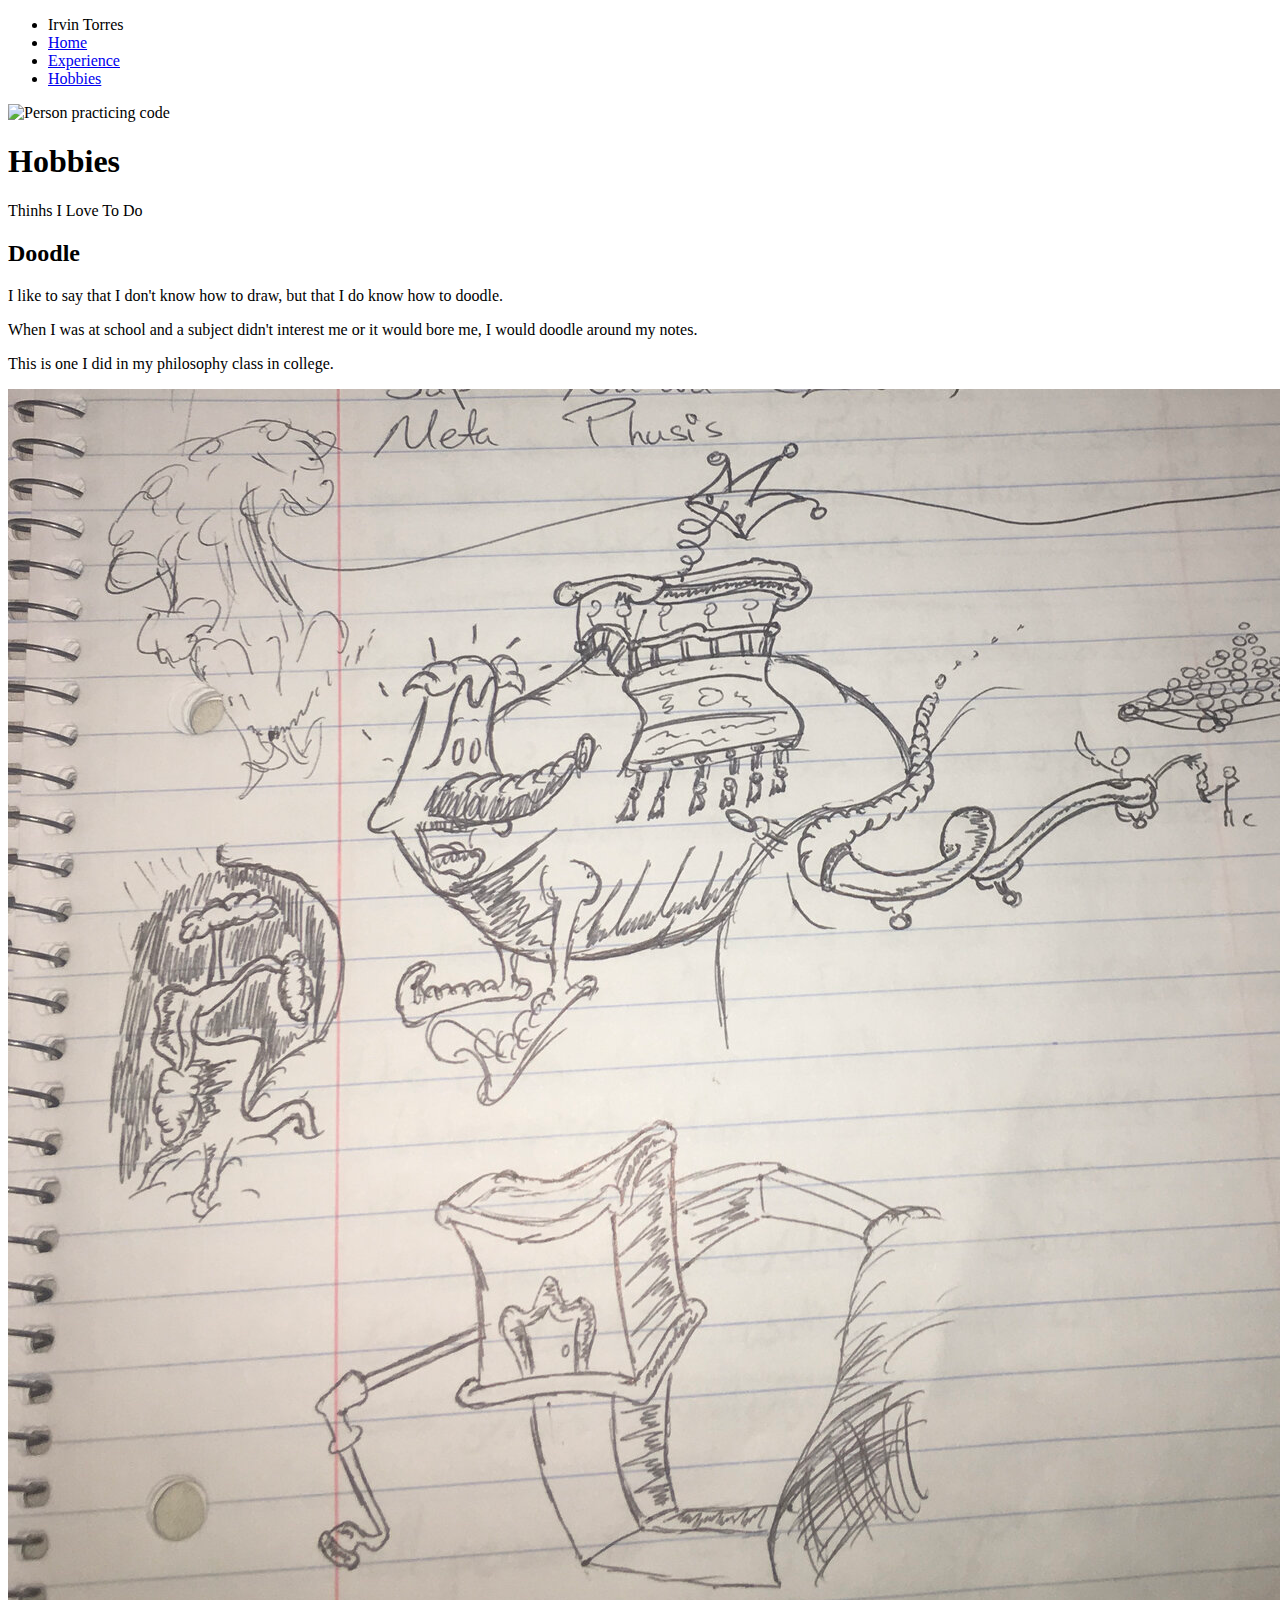
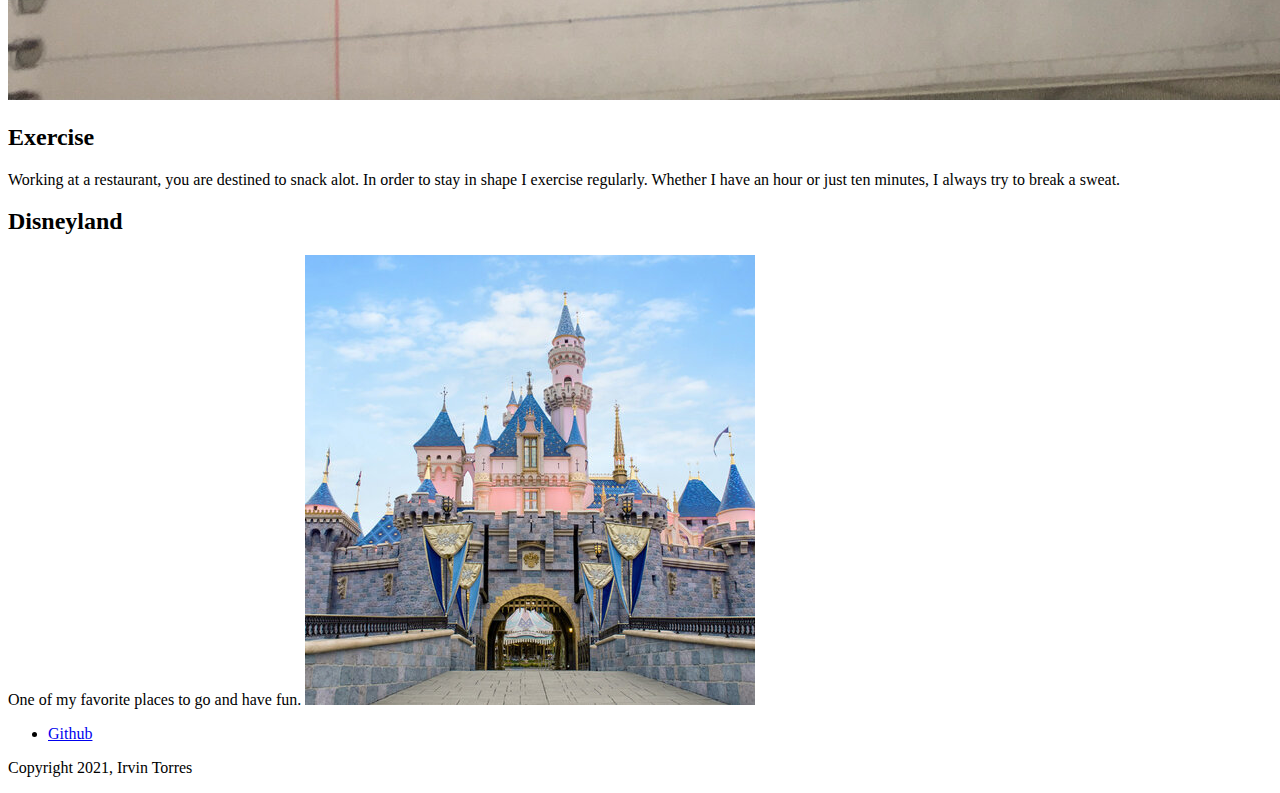
==== hobbies.html @ 3e44f32a "FirstCommit" ====
<!doctype html>
<html lang="en">
  <head>
    <meta charset="utf-8">
    <title>Irvin Torres's Profile | Hobbies</title>
    <meta name="viewport" content="width=device-width, initial-scale=1.0">
    <link rel="stylesheet" href="styles.css">
    <link href="https://fonts.googleapis.com/css?family=Muli%7CRoboto:400,300,500,700,900" rel="stylesheet">
  </head>
  <body>

    <nav class="main-nav">
        <ul class="nav">
          <li class="name">Irvin Torres</li>
          <li><a href="index.html">Home</a></li>
          <li><a href="experience.html">Experience</a></li>
          <li><a href="hobbies.html">Hobbies</a></li>
        </ul>
    </nav>

    <header>
      <img src="http://placeimg.com/400/400/nature" alt="Person practicing code" class="profile-image">
      <h1 class="tag name">Hobbies</h1>
      <p class="tag location">Thinhs I Love To Do</p>
    </header>

    <main class="flex">
      <section class="card">
        <h2>Doodle</h2>
        <p>I like to say that I don't know how to draw, but that I do know how to doodle.</p>
        <p>When I was at school and a subject didn't interest me or it would bore me, I would doodle around my notes.</p>
        <p>This is one I did in my philosophy class in college.</p>
        <img src="images/philosophydoodle.jpg" alt="My Doodle" class="section-image">
      </section>

      <section class="card">
        <h2>Exercise</h2>
        <p>Working at a restaurant, you are destined to snack alot. In order to stay in shape I exercise regularly. Whether I have an hour or just ten minutes, I always try to break a sweat.</p>
        <h2>Disneyland</h2>
        <p>One of my favorite places to go and have fun.
        <img src="images/sleepingbeautycastle.jpg" alt="Disneyland Castle" class="section-image">
        </p>
      </section>

    </main>

    <footer>
        <ul>
          <li><a href="https://github.com/irvintdev" target="_blank" class="social github">Github</a></li>
        </ul>
        <p class="copyright">Copyright 2021, Irvin Torres</p>
    </footer>
  </body>
</html>
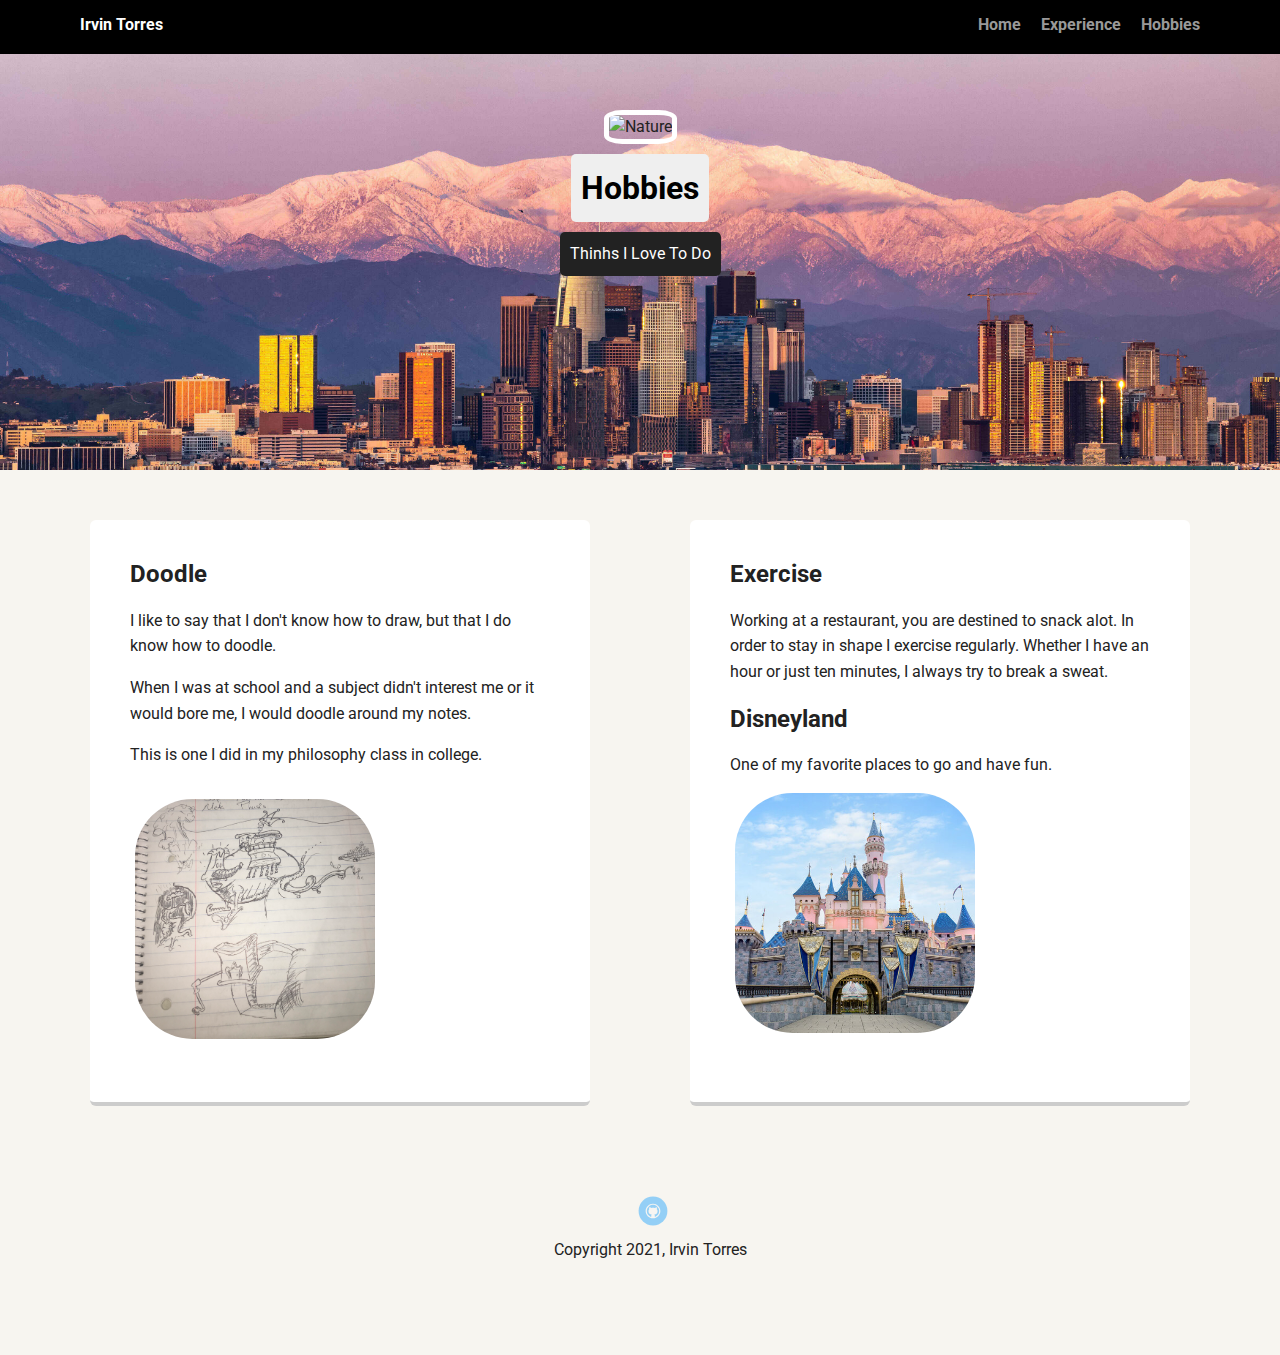
==== commit 5359d7ca: "Alt text change" ====
--- a/hobbies.html
+++ b/hobbies.html
@@ -19,7 +19,7 @@
     </nav>
 
     <header>
-      <img src="http://placeimg.com/400/400/nature" alt="Person practicing code" class="profile-image">
+      <img src="http://placeimg.com/400/400/nature" alt="Nature" class="profile-image">
       <h1 class="tag name">Hobbies</h1>
       <p class="tag location">Thinhs I Love To Do</p>
     </header>
--- a/styles.css
+++ b/styles.css
@@ -0,0 +1,215 @@
+/* Global Layout Set-up */
+* { 
+  box-sizing: border-box;
+}
+  
+body {
+  margin: 0;
+  padding: 0;
+  text-align: center;
+  font-family: 'Roboto', sans-serif;
+  color: #222;
+  background: #f7f5f0;
+}
+/* Link Styles */
+
+a {
+  text-decoration: none;
+  color: #999;
+}
+a:hover {
+  color: #6633ff;
+}
+
+/* Section Styles */
+
+.main-nav {
+  width: 100%;
+  background: black;
+  min-height: 30px;
+  padding: 10px;
+  position: fixed;
+  text-align: center;
+}
+.nav {
+  display: flex;
+  justify-content: space-around;
+  font-weight: 700;
+  list-style-type: none;
+  margin: 0 auto;
+  padding: 0;
+}
+
+.nav .name {
+    display: block;
+    margin-right: auto;
+    color: white;
+}
+.nav li {
+  padding: 5px 10px 10px 10px;
+}
+.nav a {
+  transition: all .5s;
+}
+.nav a:hover {
+  color: white
+}
+
+header {
+  text-align: center;
+  background: url('images/lamtbaldy.jpg') no-repeat top center ;
+  background-size: cover;
+  overflow: hidden;
+  padding-top: 60px;
+}
+header {
+  line-height: 1.5;
+}
+header .profile-image {
+  margin-top: 50px;
+  width: 150px;
+  height: 150px;
+  border-radius: 25%;
+  border: 5px solid white;
+  transition: all 2s;
+}
+header .profile-image:hover {
+  transform: scale(1.1) rotate(-365deg);
+}
+.tag {
+  background-color: #efefef;
+  color: black;
+  padding: 10px;
+  border-radius: 5px;
+  display: table;
+  margin: 10px auto;
+} 
+.location {
+  background-color: #222;
+  color: white;
+}
+.card {
+  margin: 30px;
+  padding: 20px 40px 40px;
+  max-width: 500px;
+  text-align: left;
+  background: #fff;
+  border-bottom: 4px solid #ccc;
+  border-radius: 6px;
+  transition: all .5s;
+}
+.card:hover {
+  border-color: #ff99ff;
+}
+
+ul.skills {
+  padding: 0;
+  text-align: center;
+}
+
+.skills li {
+  border-radius: 6px;
+  display: inline-block;
+  background: #ff9904;
+  color: white;
+  padding: 5px 10px;
+  margin: 2px;
+}
+
+.skills li:nth-child(odd) {
+  background: #0399ff;
+}
+
+footer {
+  width: 100%;
+  min-height: 30px;
+  padding: 20px 0 40px 20px;
+}
+
+footer .copyright {
+  top: -8px;
+  font-size: .75em;
+}
+
+footer ul {
+  list-style-type: none;
+  margin: 0;
+  padding: 0;
+}
+
+footer ul li {
+  display: inline-block;
+}
+
+a.social {
+  display: inline-block;
+  text-indent: -9999px;
+  margin-left: 5px;
+  width: 30px;
+  height: 30px;
+  background-size: 30px 30px;
+  opacity: .4;
+  transition: all .5s;
+}
+a.twitter {
+  background-image: url(images/twitter.svg);
+}
+a.linkedin {
+  background-image: url(images/linkedin.svg);
+}
+a.github {
+  background-image: url(images/github.svg);
+}
+a.social:hover {
+  opacity: 1;
+}
+.clearfix {
+  clear: both;
+}
+
+/* Styles for larger screens */
+@media screen and (min-width: 720px) {
+  
+  .flex {
+      display: -ms-flexbox;      /* TWEENER - IE 10 */
+      display: flex; 
+      max-width: 1200px;
+      -ms-flex-pack: distribute;
+      justify-content: space-around;
+      margin: 0 auto;
+  }
+
+  header {
+    min-height: 470px;
+  }
+
+  .nav {
+    max-width: 1200px;
+    padding: 0 30px;
+  }
+
+
+  main {
+    padding-top: 20px;
+  }
+
+  main p {
+    line-height: 1.6em;
+  }
+
+  footer {
+    font-size: 1.3em;
+    max-width: 1200px;
+    margin: 40px auto;
+  }
+
+}
+/*styling for doodle image and disney image in hobbies page*/
+.section-image {
+  margin-top: 10px;
+  width: 250px;
+  height: 250px;
+  border-radius: 25%;
+  border: 5px solid white;
+}
+
